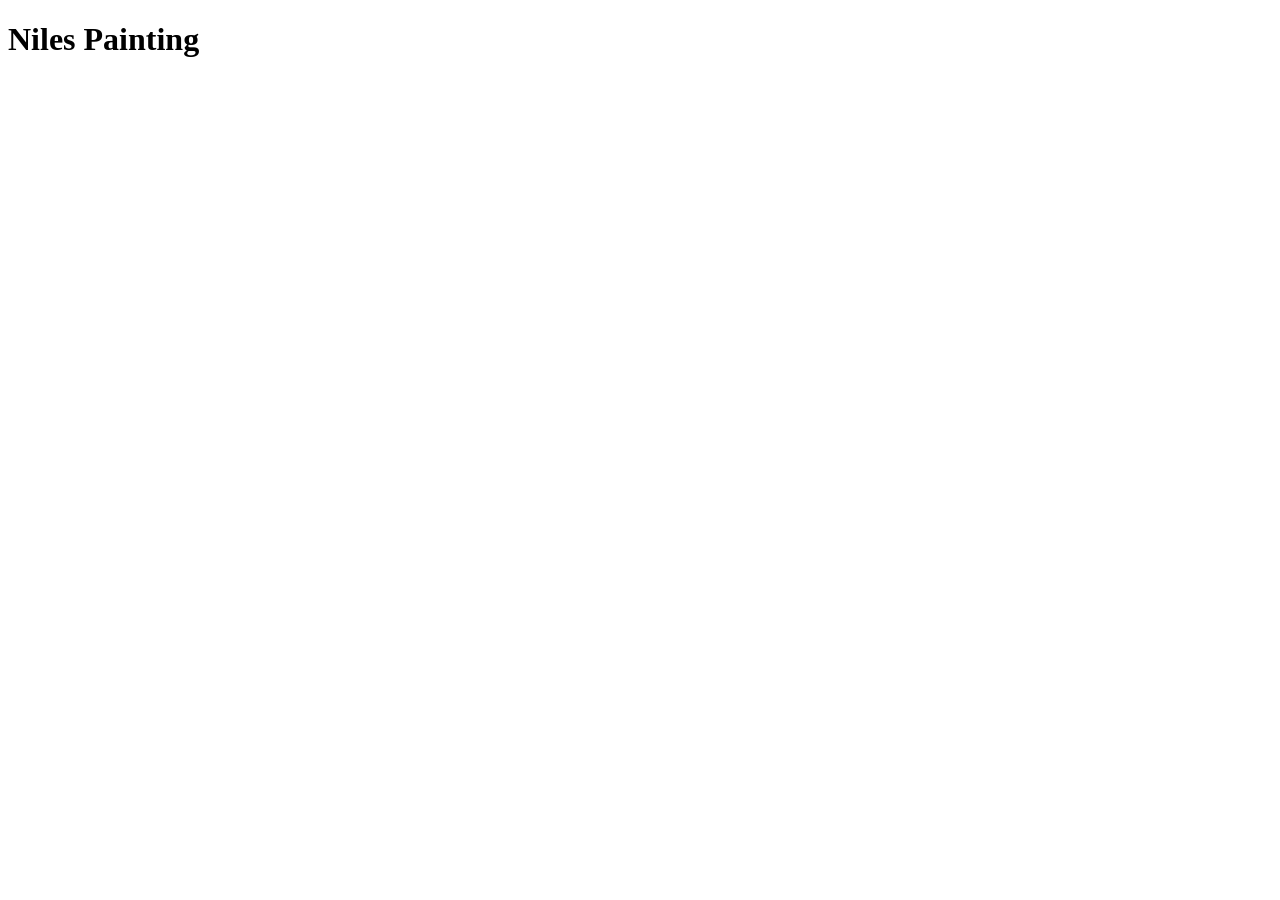
==== index.html @ dfc48bdb "skeleton" ====
<!DOCTYPE html>
<html lang="en">
<head>
    <meta charset="UTF-8">
    <meta name="viewport" content="width=device-width, initial-scale=1.0">
    <title>Niles Painting</title>
    <link rel="icon" type="image/x-icon" href="/images/icon.jpeg">
</head>
<body>
    <h1>Niles Painting</h1>
</body>
</html>
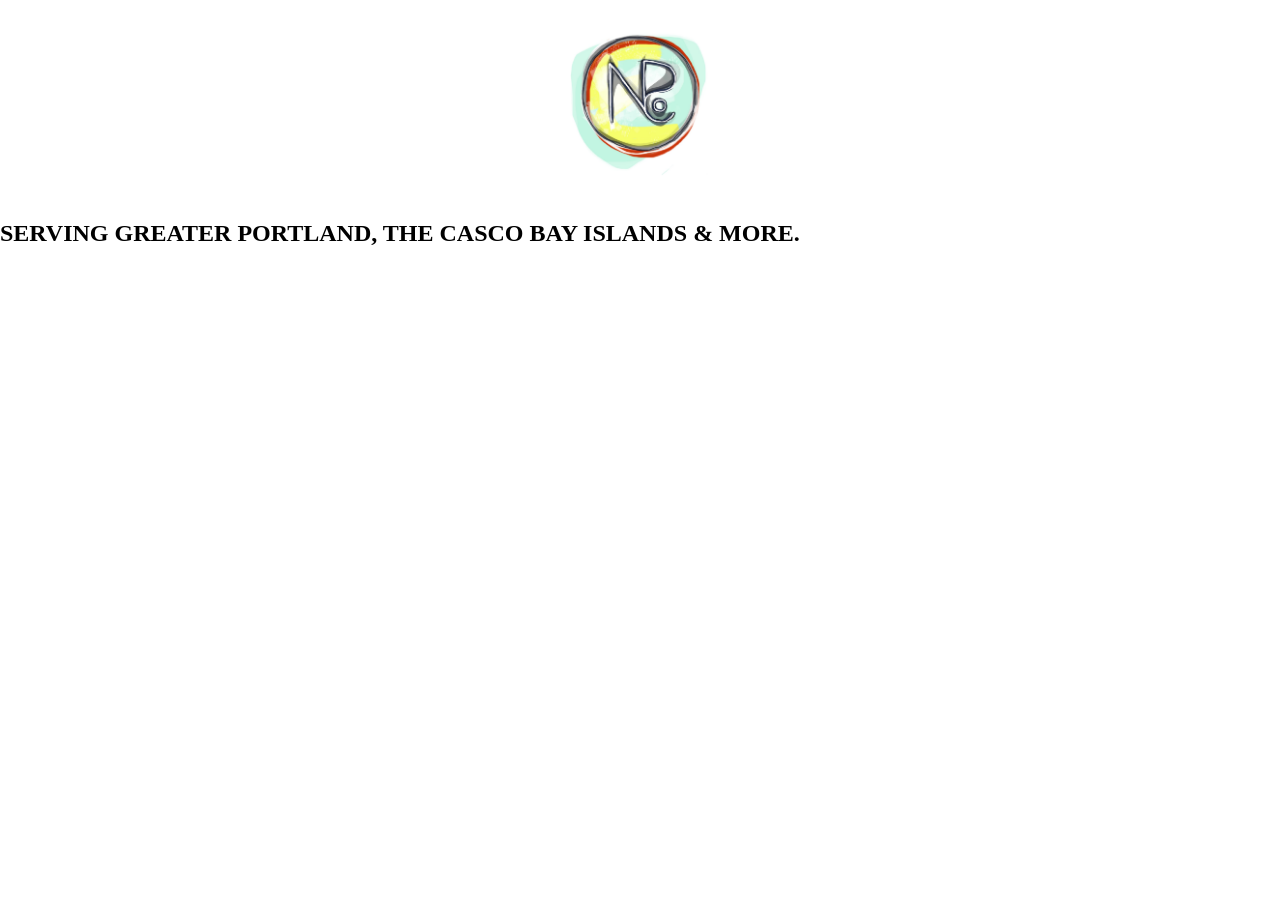
==== commit fc4c0ce3: "basics" ====
--- a/index.html
+++ b/index.html
@@ -4,9 +4,11 @@
     <meta charset="UTF-8">
     <meta name="viewport" content="width=device-width, initial-scale=1.0">
     <title>Niles Painting</title>
-    <link rel="icon" type="image/x-icon" href="/images/icon.jpeg">
+    <link rel="icon" type="image/x-icon" href="/images/icon.webp">
 </head>
-<body>
-    <h1>Niles Painting</h1>
+<body style="margin: 0; padding: 0;">
+<img src="/images/logo.jpg" alt="logo" style="width: 200px; margin-right: auto; margin-left: auto; display: block;">
+<h2>SERVING GREATER PORTLAND, THE CASCO BAY ISLANDS & MORE.</h2>
+
 </body>
 </html>
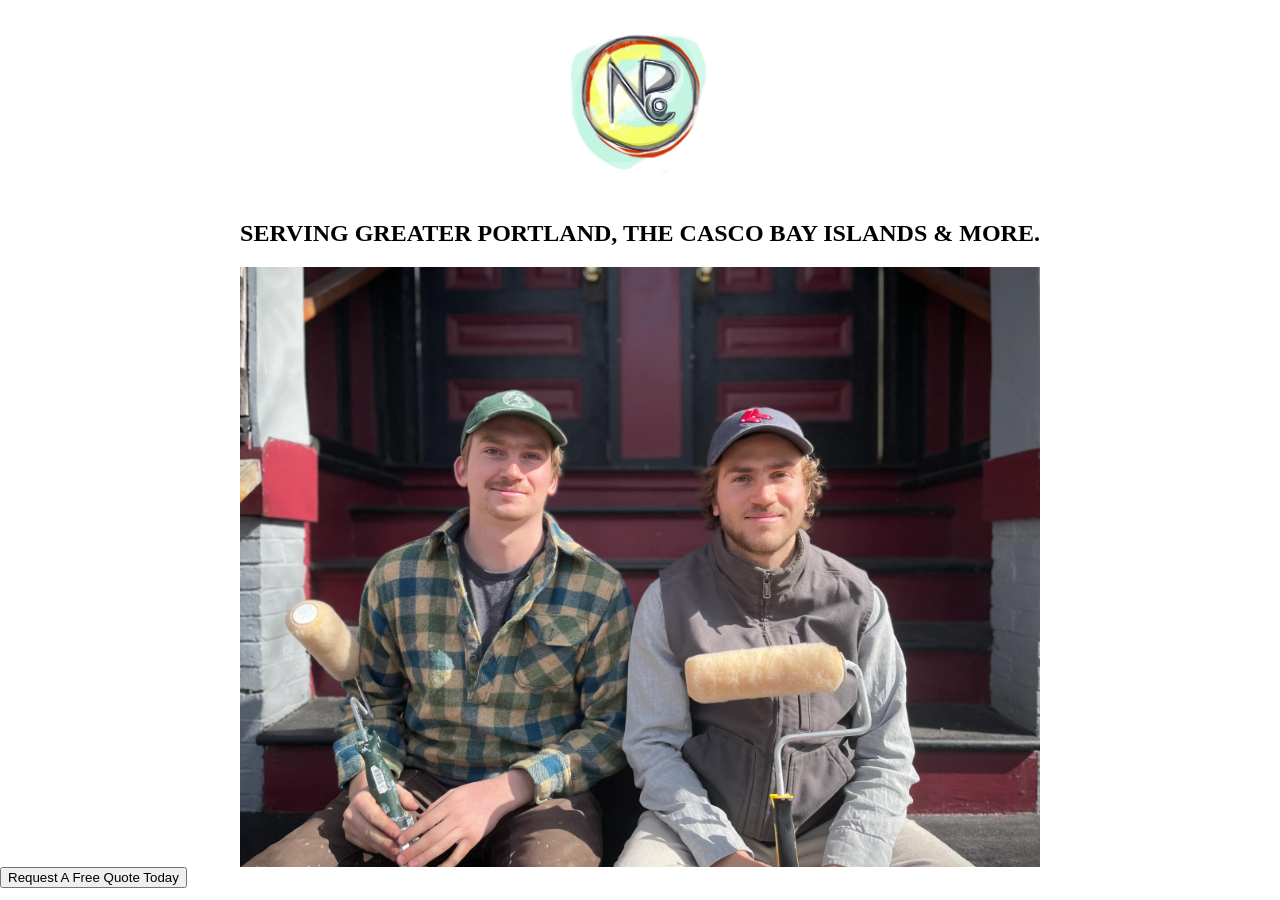
==== commit 5779e1f0: "tag line and brothers" ====
--- a/index.html
+++ b/index.html
@@ -8,7 +8,8 @@
 </head>
 <body style="margin: 0; padding: 0;">
 <img src="/images/logo.jpg" alt="logo" style="width: 200px; margin-right: auto; margin-left: auto; display: block;">
-<h2>SERVING GREATER PORTLAND, THE CASCO BAY ISLANDS & MORE.</h2>
-
+<h2 style="text-align: center">SERVING GREATER PORTLAND, THE CASCO BAY ISLANDS & MORE.</h2>
+<img src="/images/Brothers.webp" alt="Niles Brothers" style="width: 800px; margin-right: auto; margin-left: auto; display: block;">
+<button>Request A Free Quote Today</button>
 </body>
 </html>
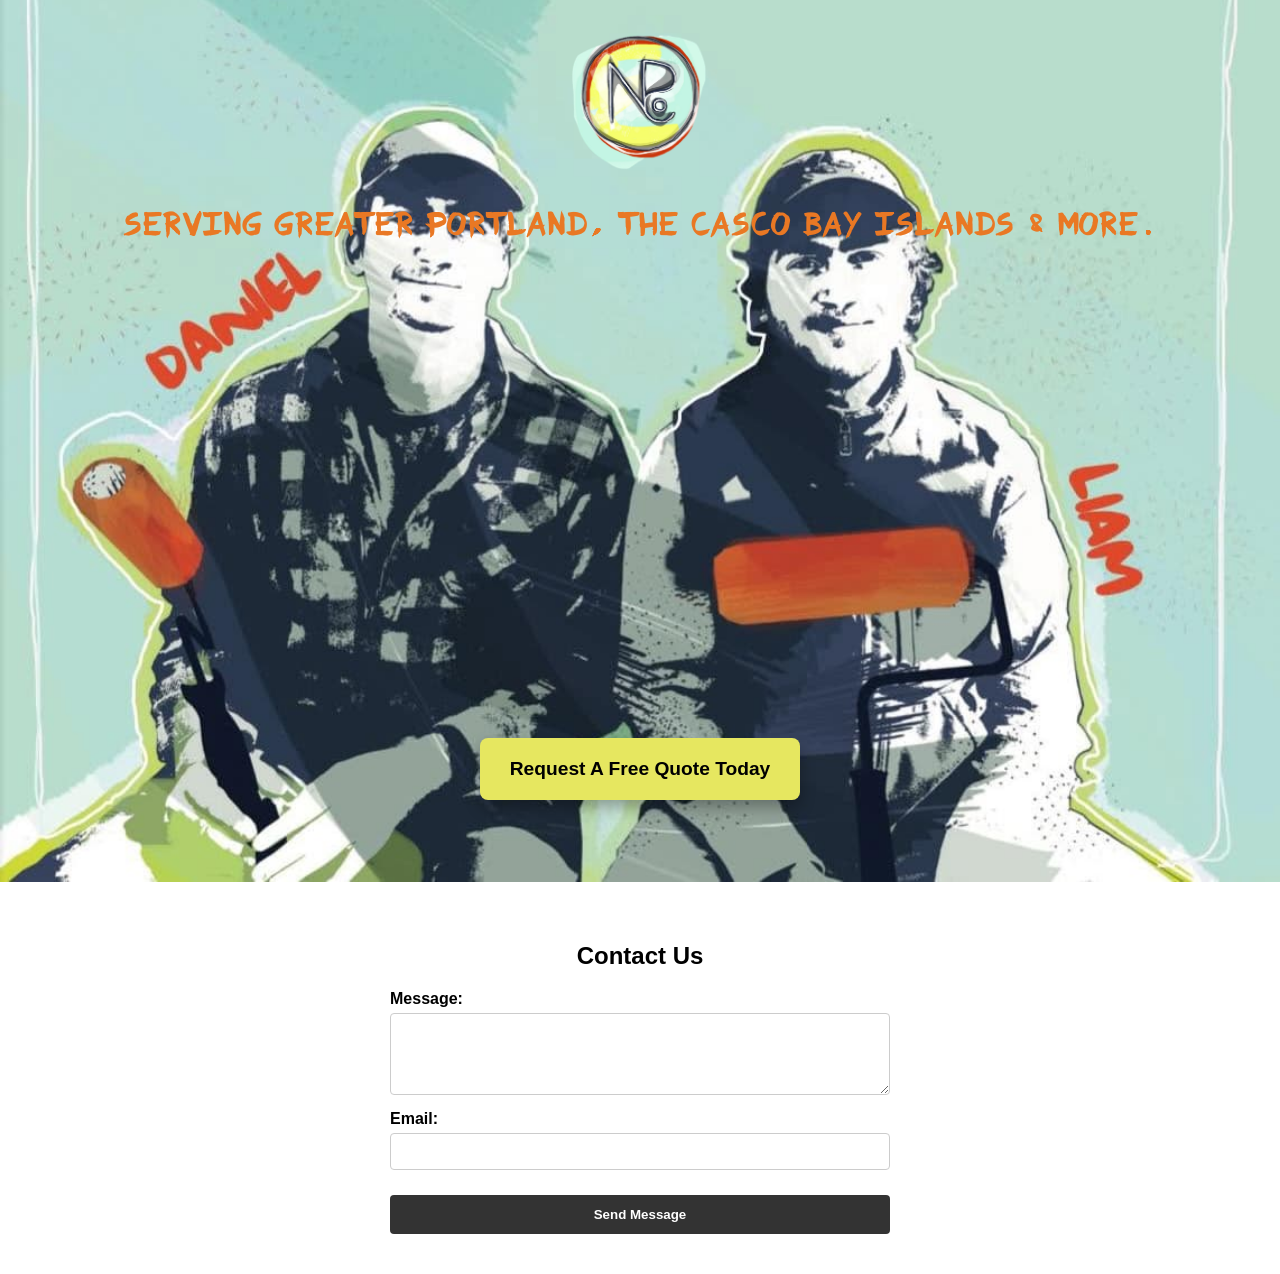
==== commit b9765eb6: "painted brothers and updated layout" ====
--- a/index.html
+++ b/index.html
@@ -5,11 +5,37 @@
     <meta name="viewport" content="width=device-width, initial-scale=1.0">
     <title>Niles Painting</title>
     <link rel="icon" type="image/x-icon" href="/images/icon.webp">
+    <style>
+        @font-face {
+            font-family: 'Fvriosa';
+            src: url('/fonts/Fvriosa.ttf') format('truetype');
+        }
+    </style>
 </head>
 <body style="margin: 0; padding: 0;">
-<img src="/images/logo.jpg" alt="logo" style="width: 200px; margin-right: auto; margin-left: auto; display: block;">
-<h2 style="text-align: center">SERVING GREATER PORTLAND, THE CASCO BAY ISLANDS & MORE.</h2>
-<img src="/images/Brothers.webp" alt="Niles Brothers" style="width: 800px; margin-right: auto; margin-left: auto; display: block;">
-<button>Request A Free Quote Today</button>
+<div style="position: relative; overflow: hidden;">
+    <img src="/images/borthersPainted.jpg" alt="Niles Brothers" style="width: 100%; display: block; margin-top: -200px;">
+    <div style="position: absolute; top: 0; left: 0; right: 0; bottom: 0; display: flex; flex-direction: column; align-items: center; justify-content: flex-start;">
+        <img src="/images/logoT.webp" alt="logo" style="width: 200px; margin-top: 0;">
+        <h2 style="text-align: center; margin: 0; font-family: 'Fvriosa', sans-serif; color: #E97824;">SERVING GREATER PORTLAND, THE CASCO BAY ISLANDS & MORE.</h2>
+        <button style="margin-top: 500px; background-color: #E6E760; padding: 20px 30px; border: none; cursor: pointer; font-weight: bold; border-radius: 8px; box-shadow: 0 8px 15px rgba(0,0,0,0.3); font-size: 1.2rem;">Request A Free Quote Today</button>
+    </div>
+</div>
+<div style="display: flex; flex-direction: column; align-items: center; padding: 40px 20px; font-family: sans-serif;">
+    <h2 style="margin-bottom: 20px;">Contact Us</h2>
+    <div style="width: 100%; max-width: 500px; display: flex; flex-direction: column; gap: 15px;">
+        <div style="display: flex; flex-direction: column; gap: 5px;">
+            <label for="message" style="font-weight: bold;">Message:</label>
+            <textarea id="message" name="message" rows="4" style="padding: 10px; border: 1px solid #ccc; border-radius: 4px; resize: vertical;"></textarea>
+        </div>
+        
+        <div style="display: flex; flex-direction: column; gap: 5px;">
+            <label for="email" style="font-weight: bold;">Email:</label>
+            <input type="email" id="email" name="email" style="padding: 10px; border: 1px solid #ccc; border-radius: 4px;">
+        </div>
+        
+        <button style="background-color: #333; color: white; padding: 12px; border: none; border-radius: 4px; cursor: pointer; font-weight: bold; margin-top: 10px;">Send Message</button>
+    </div>
+</div>
 </body>
 </html>
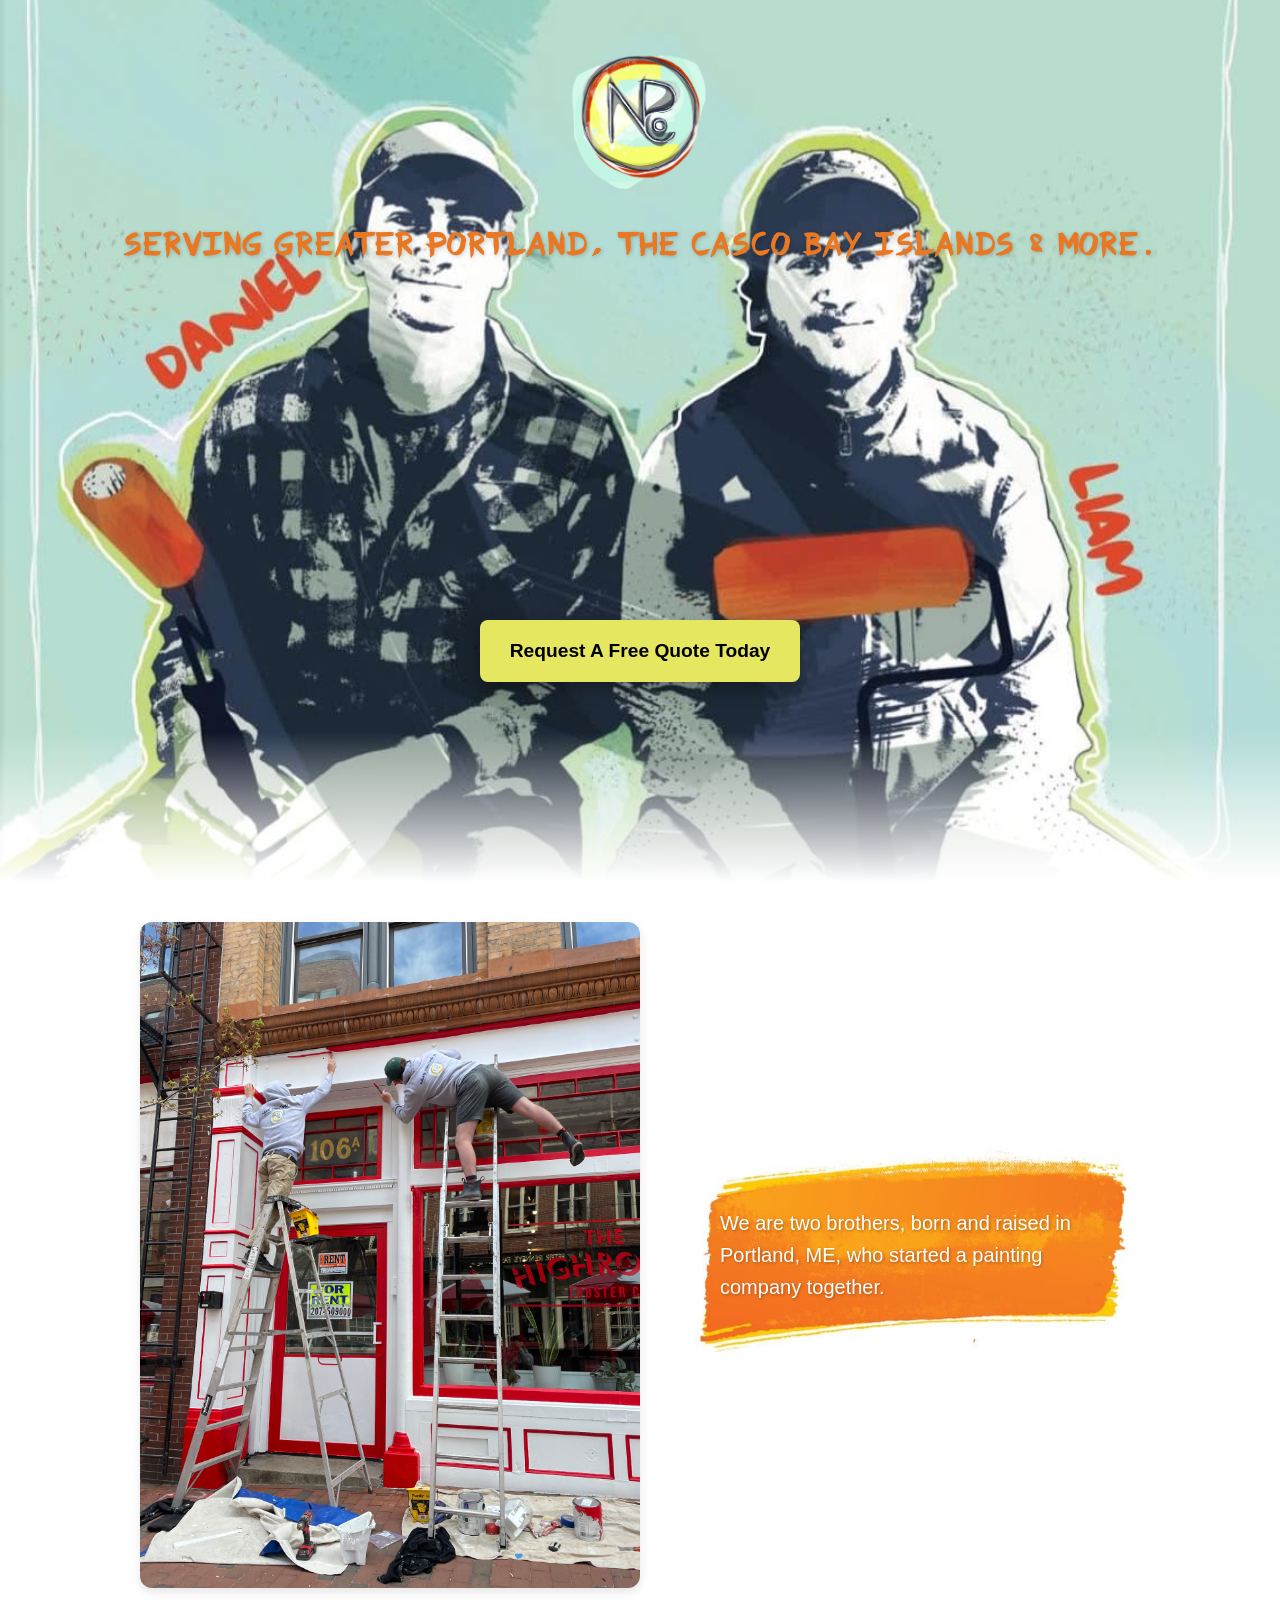
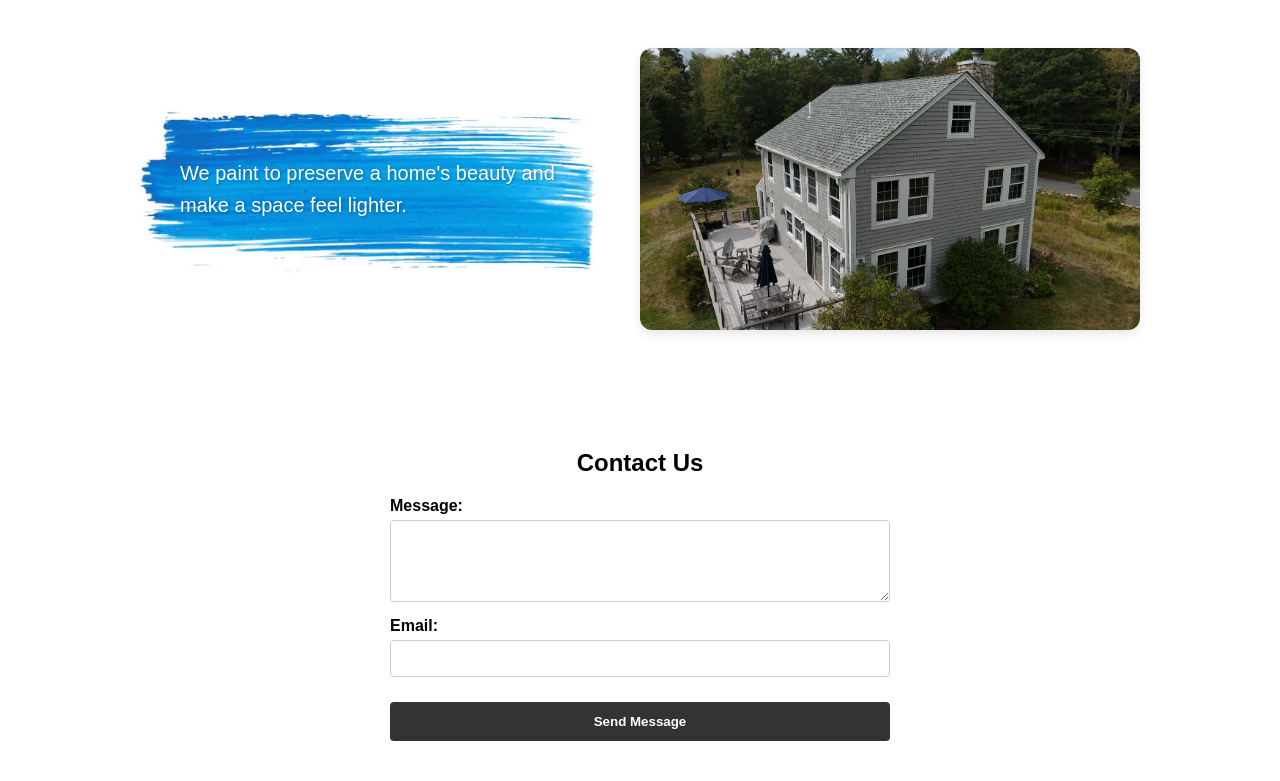
==== commit b5f303b8: "quick info tiles" ====
--- a/index.html
+++ b/index.html
@@ -10,18 +10,200 @@
             font-family: 'Fvriosa';
             src: url('/fonts/Fvriosa.ttf') format('truetype');
         }
+        body {
+            font-family: sans-serif;
+        }
+        .tile-section {
+            max-width: 1000px;
+            margin: 40px auto;
+            padding: 0 20px;
+        }
+        .tile {
+            display: flex;
+            align-items: center;
+            gap: 40px;
+            margin-bottom: 60px;
+        }
+        .tile:nth-child(even) {
+            flex-direction: row-reverse;
+        }
+        .tile-image {
+            flex: 1;
+            width: 100%;
+            max-width: 500px;
+            border-radius: 12px;
+            box-shadow: 0 4px 10px rgba(0,0,0,0.1);
+        }
+        .tile-text {
+            flex: 1;
+            font-size: 1.25rem;
+            line-height: 1.6;
+            color: #333;
+        }
+        .orange-swatch-bg {
+            background-image: url('/images/OrangeSwatch.jpg');
+            background-size: 100% 100%;
+            background-repeat: no-repeat;
+            background-position: center;
+            padding: 40px;
+            border-radius: 12px;
+            color: white;
+            text-shadow: 1px 1px 3px rgba(0,0,0,0.3);
+        }
+        .blue-swatch-bg {
+            background-image: url('/images/BlueSwatch.jpg');
+            background-size: 100% 100%;
+            background-repeat: no-repeat;
+            background-position: center;
+            padding: 40px;
+            border-radius: 12px;
+            color: white;
+            text-shadow: 1px 1px 3px rgba(0,0,0,0.3);
+        }
+        /* Hero Section Styles */
+        .hero-container {
+            position: relative;
+            overflow: hidden;
+            background-color: #f0f0f0;
+        }
+        .hero-bg {
+            width: 100%;
+            display: block;
+            margin-top: -200px;
+        }
+        .hero-content {
+            position: absolute;
+            top: 0;
+            left: 0;
+            right: 0;
+            bottom: 0;
+            display: flex;
+            flex-direction: column;
+            align-items: center;
+            justify-content: flex-start;
+            padding: 20px;
+        }
+        .hero-logo {
+            width: 200px;
+            margin-top: 0;
+        }
+        .hero-title {
+            text-align: center;
+            margin: 0;
+            font-family: 'Fvriosa', sans-serif;
+            color: #E97824;
+            font-size: 1.5rem;
+            text-shadow: 1px 1px 4px rgba(0,0,0,0.2);
+        }
+        .hero-cta {
+            margin-top: auto;
+            margin-bottom: 180px;
+            background-color: #E6E760;
+            padding: 20px 30px;
+            border: none;
+            cursor: pointer;
+            font-weight: bold;
+            border-radius: 8px;
+            box-shadow: 0 8px 15px rgba(0,0,0,0.3);
+            font-size: 1.2rem;
+            transition: transform 0.2s;
+        }
+        .hero-cta:hover {
+            transform: translateY(-2px);
+        }
+        .hero-fade {
+            position: absolute;
+            bottom: 0;
+            left: 0;
+            width: 100%;
+            height: 150px;
+            background: linear-gradient(to bottom, transparent, white);
+            pointer-events: none;
+        }
+
+        @media (max-width: 1200px) {
+            .hero-bg {
+                margin-top: 0;
+                height: 550px;
+                object-fit: cover;
+                object-position: center 20%;
+            }
+            .hero-logo {
+                width: 160px;
+            }
+            .hero-title {
+                font-size: 1.3rem;
+            }
+            .hero-cta {
+                margin-bottom: 130px;
+                padding: 18px 28px;
+                font-size: 1.1rem;
+            }
+            .hero-fade {
+                height: 100px;
+            }
+        }
+
+        @media (max-width: 768px) {
+            .tile, .tile:nth-child(even) {
+                flex-direction: column;
+                gap: 20px;
+            }
+            .tile-text {
+                text-align: center;
+            }
+            .hero-bg {
+                height: 500px;
+            }
+            .hero-logo {
+                width: 140px;
+            }
+            .hero-title {
+                font-size: 1.1rem;
+            }
+            .hero-cta {
+                margin-bottom: 100px;
+                padding: 15px 25px;
+                font-size: 1rem;
+            }
+            .hero-fade {
+                height: 80px;
+            }
+        }
     </style>
 </head>
 <body style="margin: 0; padding: 0;">
-<div style="position: relative; overflow: hidden;">
-    <img src="/images/borthersPainted.jpg" alt="Niles Brothers" style="width: 100%; display: block; margin-top: -200px;">
-    <div style="position: absolute; top: 0; left: 0; right: 0; bottom: 0; display: flex; flex-direction: column; align-items: center; justify-content: flex-start;">
-        <img src="/images/logoT.webp" alt="logo" style="width: 200px; margin-top: 0;">
-        <h2 style="text-align: center; margin: 0; font-family: 'Fvriosa', sans-serif; color: #E97824;">SERVING GREATER PORTLAND, THE CASCO BAY ISLANDS & MORE.</h2>
-        <button style="margin-top: 500px; background-color: #E6E760; padding: 20px 30px; border: none; cursor: pointer; font-weight: bold; border-radius: 8px; box-shadow: 0 8px 15px rgba(0,0,0,0.3); font-size: 1.2rem;">Request A Free Quote Today</button>
-    </div>
+<div class="hero-container">
+    <img src="/images/borthersPainted.jpg" alt="Niles Brothers" class="hero-bg">
+    <div class="hero-content">
+        <img src="/images/logoT.webp" alt="logo" class="hero-logo">
+        <h2 class="hero-title">SERVING GREATER PORTLAND, THE CASCO BAY ISLANDS & MORE.</h2>
+        <button class="hero-cta">Request A Free Quote Today</button>
+    </div>
+    <div class="hero-fade"></div>
 </div>
-<div style="display: flex; flex-direction: column; align-items: center; padding: 40px 20px; font-family: sans-serif;">
+<div class="tile-section">
+    <div class="tile">
+        <img src="/images/LiamOnTheLadder.jpeg" alt="Liam on the ladder" class="tile-image">
+        <div class="tile-text orange-swatch-bg">
+            <p>
+                We are two brothers, born and raised in Portland,
+                ME, who started a painting company together.
+            </p>
+        </div>
+    </div>
+    <div class="tile">
+        <img src="/images/House.webp" alt="Beautiful house" class="tile-image">
+        <div class="tile-text blue-swatch-bg">
+            <p>
+                We paint to preserve a home's beauty and make a
+                space feel lighter.
+            </p>
+        </div>
+    </div>
+</div>
+<!--add  two buttons, one for gallery and one for coments -->
+<div style="display: flex; flex-direction: column; align-items: center; padding: 40px 20px;">
     <h2 style="margin-bottom: 20px;">Contact Us</h2>
     <div style="width: 100%; max-width: 500px; display: flex; flex-direction: column; gap: 15px;">
         <div style="display: flex; flex-direction: column; gap: 5px;">
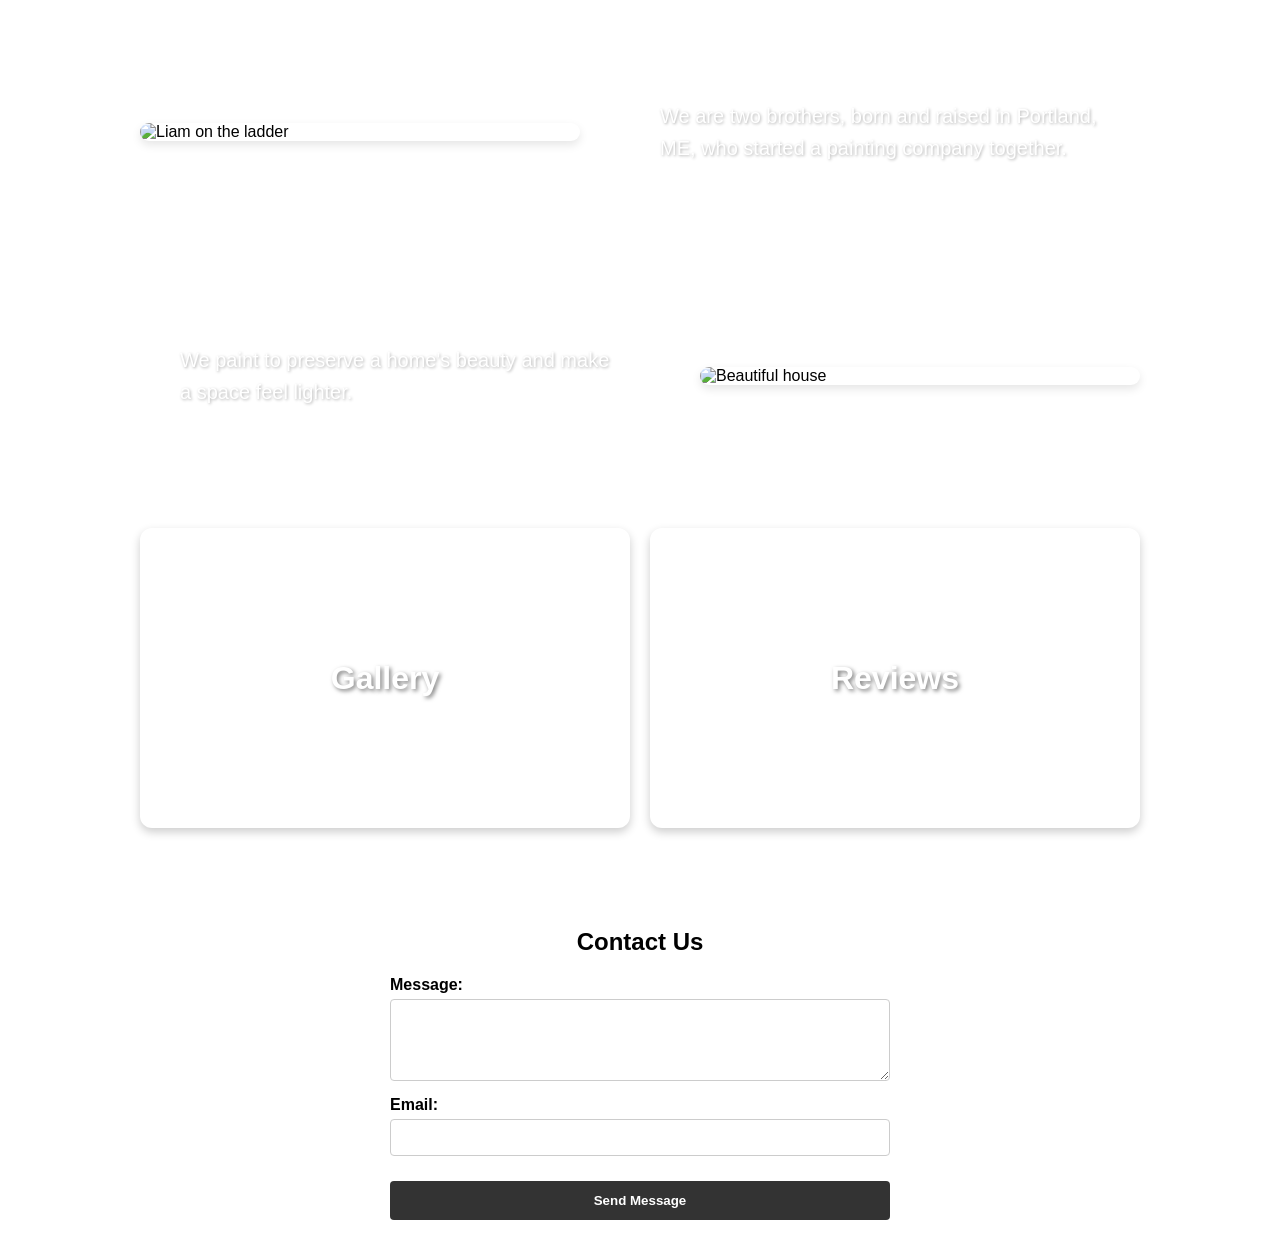
==== commit 1962c76a: "links" ====
--- a/index.html
+++ b/index.html
@@ -4,11 +4,11 @@
     <meta charset="UTF-8">
     <meta name="viewport" content="width=device-width, initial-scale=1.0">
     <title>Niles Painting</title>
-    <link rel="icon" type="image/x-icon" href="/images/icon.webp">
+    <link rel="icon" type="image/x-icon" href="images/icon.webp">
     <style>
         @font-face {
             font-family: 'Fvriosa';
-            src: url('/fonts/Fvriosa.ttf') format('truetype');
+            src: url('fonts/Fvriosa.ttf') format('truetype');
         }
         body {
             font-family: sans-serif;
@@ -41,7 +41,7 @@
             color: #333;
         }
         .orange-swatch-bg {
-            background-image: url('/images/OrangeSwatch.jpg');
+            background-image: url('images/OrangeSwatch.jpg');
             background-size: 100% 100%;
             background-repeat: no-repeat;
             background-position: center;
@@ -51,7 +51,7 @@
             text-shadow: 1px 1px 3px rgba(0,0,0,0.3);
         }
         .blue-swatch-bg {
-            background-image: url('/images/BlueSwatch.jpg');
+            background-image: url('images/BlueSwatch.jpg');
             background-size: 100% 100%;
             background-repeat: no-repeat;
             background-position: center;
@@ -121,6 +121,46 @@
             pointer-events: none;
         }
 
+        .link-cards-section {
+            display: flex;
+            gap: 20px;
+            max-width: 1000px;
+            margin: 40px auto;
+            padding: 0 20px;
+        }
+        .link-card {
+            flex: 1;
+            height: 300px;
+            border-radius: 12px;
+            background-size: cover;
+            background-position: center;
+            display: flex;
+            align-items: center;
+            justify-content: center;
+            text-decoration: none;
+            box-shadow: 0 4px 10px rgba(0,0,0,0.2);
+            transition: transform 0.3s ease;
+            position: relative;
+            overflow: hidden;
+        }
+        .link-card:hover {
+            transform: scale(1.02);
+        }
+        .link-card span {
+            color: white;
+            font-size: 2rem;
+            font-weight: bold;
+            font-family: 'Fvriosa', sans-serif;
+            text-shadow: 2px 2px 4px rgba(0,0,0,0.5);
+        }
+        .gallery-card {
+            background-image: url('images/BlueAndWhiteHouse.jpg');
+        }
+        .reviews-card {
+            background-image: url('images/Cat.jpg');
+            background-position: top;
+        }
+
         @media (max-width: 1200px) {
             .hero-bg {
                 margin-top: 0;
@@ -146,11 +186,17 @@
 
         @media (max-width: 768px) {
             .tile, .tile:nth-child(even) {
-                flex-direction: column;
+                flex-direction: column-reverse;
                 gap: 20px;
             }
             .tile-text {
                 text-align: center;
+            }
+            .link-cards-section {
+                flex-direction: column;
+            }
+            .link-card {
+                height: 200px;
             }
             .hero-bg {
                 height: 500px;
@@ -174,9 +220,9 @@
 </head>
 <body style="margin: 0; padding: 0;">
 <div class="hero-container">
-    <img src="/images/borthersPainted.jpg" alt="Niles Brothers" class="hero-bg">
+    <img src="images/borthersPainted.jpg" alt="Niles Brothers" class="hero-bg">
     <div class="hero-content">
-        <img src="/images/logoT.webp" alt="logo" class="hero-logo">
+        <img src="images/logoT.webp" alt="logo" class="hero-logo">
         <h2 class="hero-title">SERVING GREATER PORTLAND, THE CASCO BAY ISLANDS & MORE.</h2>
         <button class="hero-cta">Request A Free Quote Today</button>
     </div>
@@ -184,7 +230,7 @@
 </div>
 <div class="tile-section">
     <div class="tile">
-        <img src="/images/LiamOnTheLadder.jpeg" alt="Liam on the ladder" class="tile-image">
+        <img src="images/LiamOnTheLadder.jpeg" alt="Liam on the ladder" class="tile-image">
         <div class="tile-text orange-swatch-bg">
             <p>
                 We are two brothers, born and raised in Portland,
@@ -193,7 +239,7 @@
         </div>
     </div>
     <div class="tile">
-        <img src="/images/House.webp" alt="Beautiful house" class="tile-image">
+        <img src="images/House.webp" alt="Beautiful house" class="tile-image">
         <div class="tile-text blue-swatch-bg">
             <p>
                 We paint to preserve a home's beauty and make a
@@ -202,7 +248,14 @@
         </div>
     </div>
 </div>
-<!--add  two buttons, one for gallery and one for coments -->
+<div class="link-cards-section">
+    <a href="gallery/" class="link-card gallery-card">
+        <span>Gallery</span>
+    </a>
+    <a href="reviews/" class="link-card reviews-card">
+        <span>Reviews</span>
+    </a>
+</div>
 <div style="display: flex; flex-direction: column; align-items: center; padding: 40px 20px;">
     <h2 style="margin-bottom: 20px;">Contact Us</h2>
     <div style="width: 100%; max-width: 500px; display: flex; flex-direction: column; gap: 15px;">
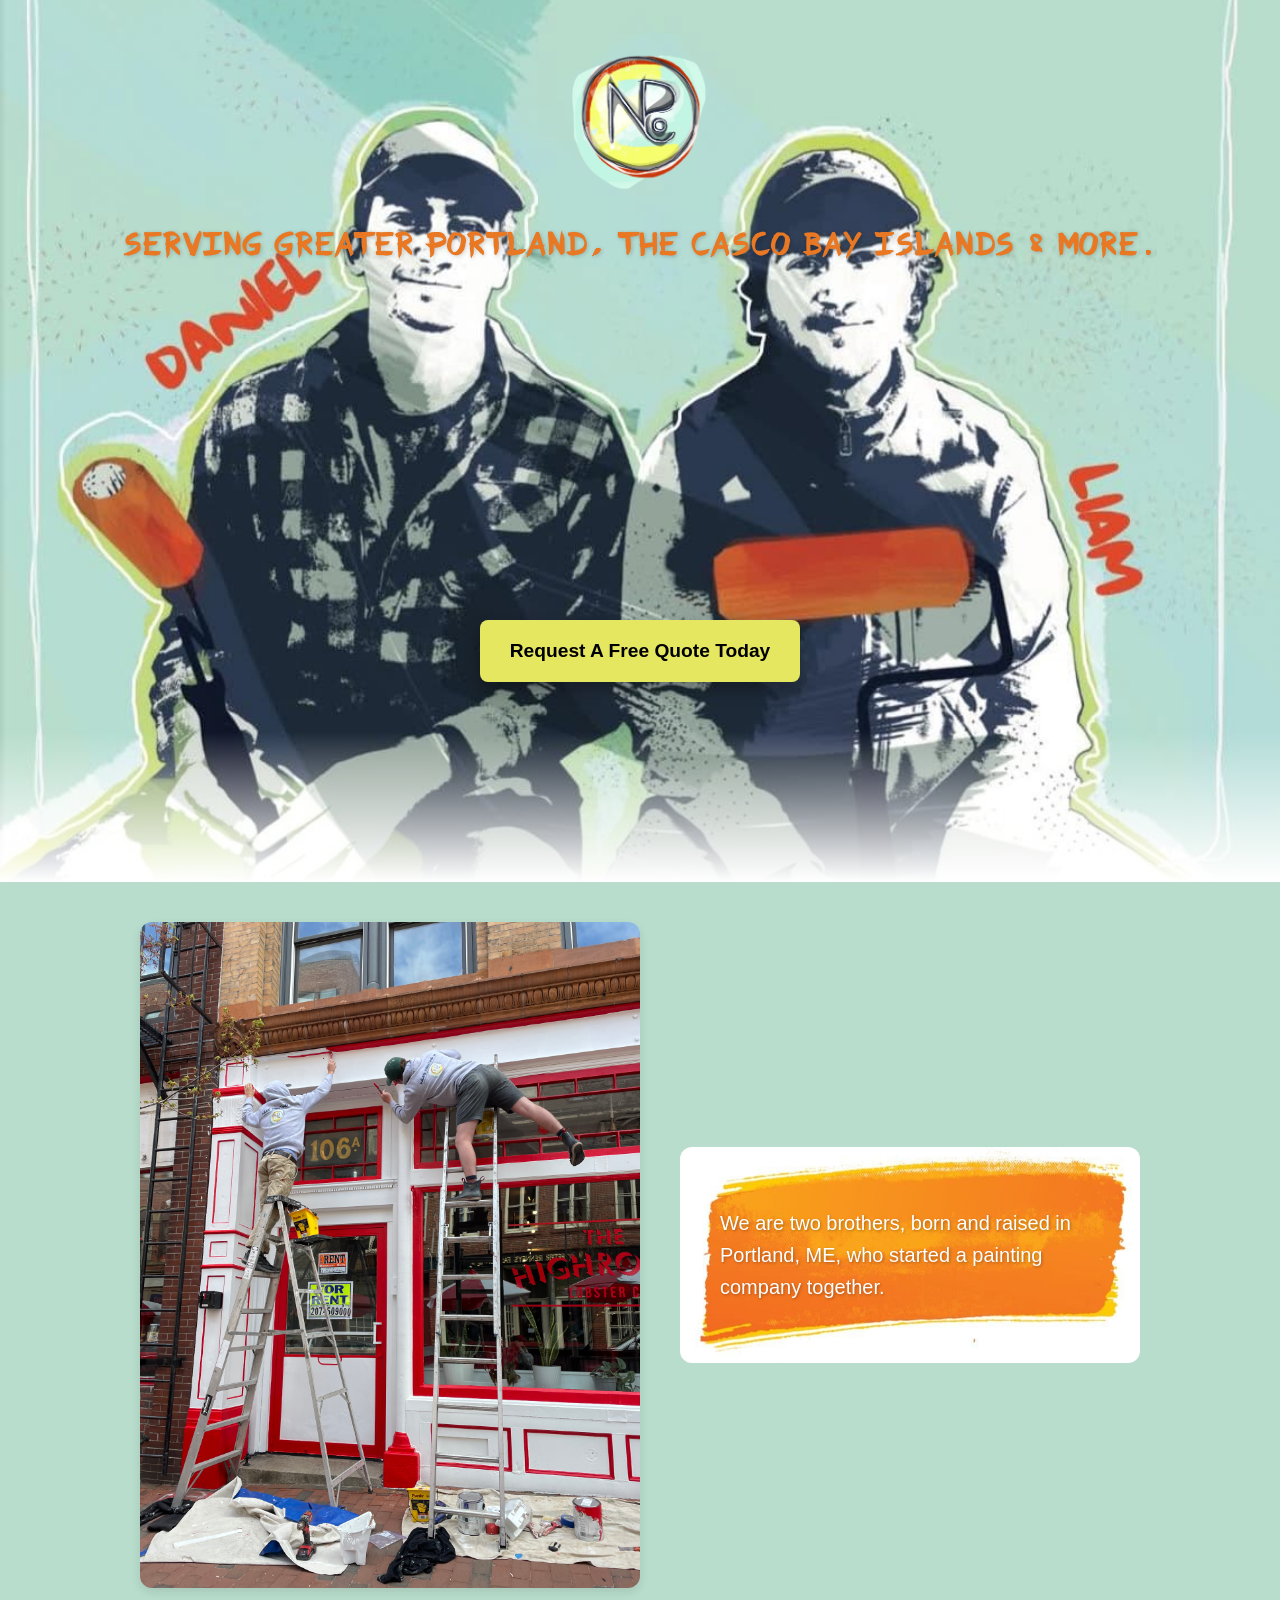
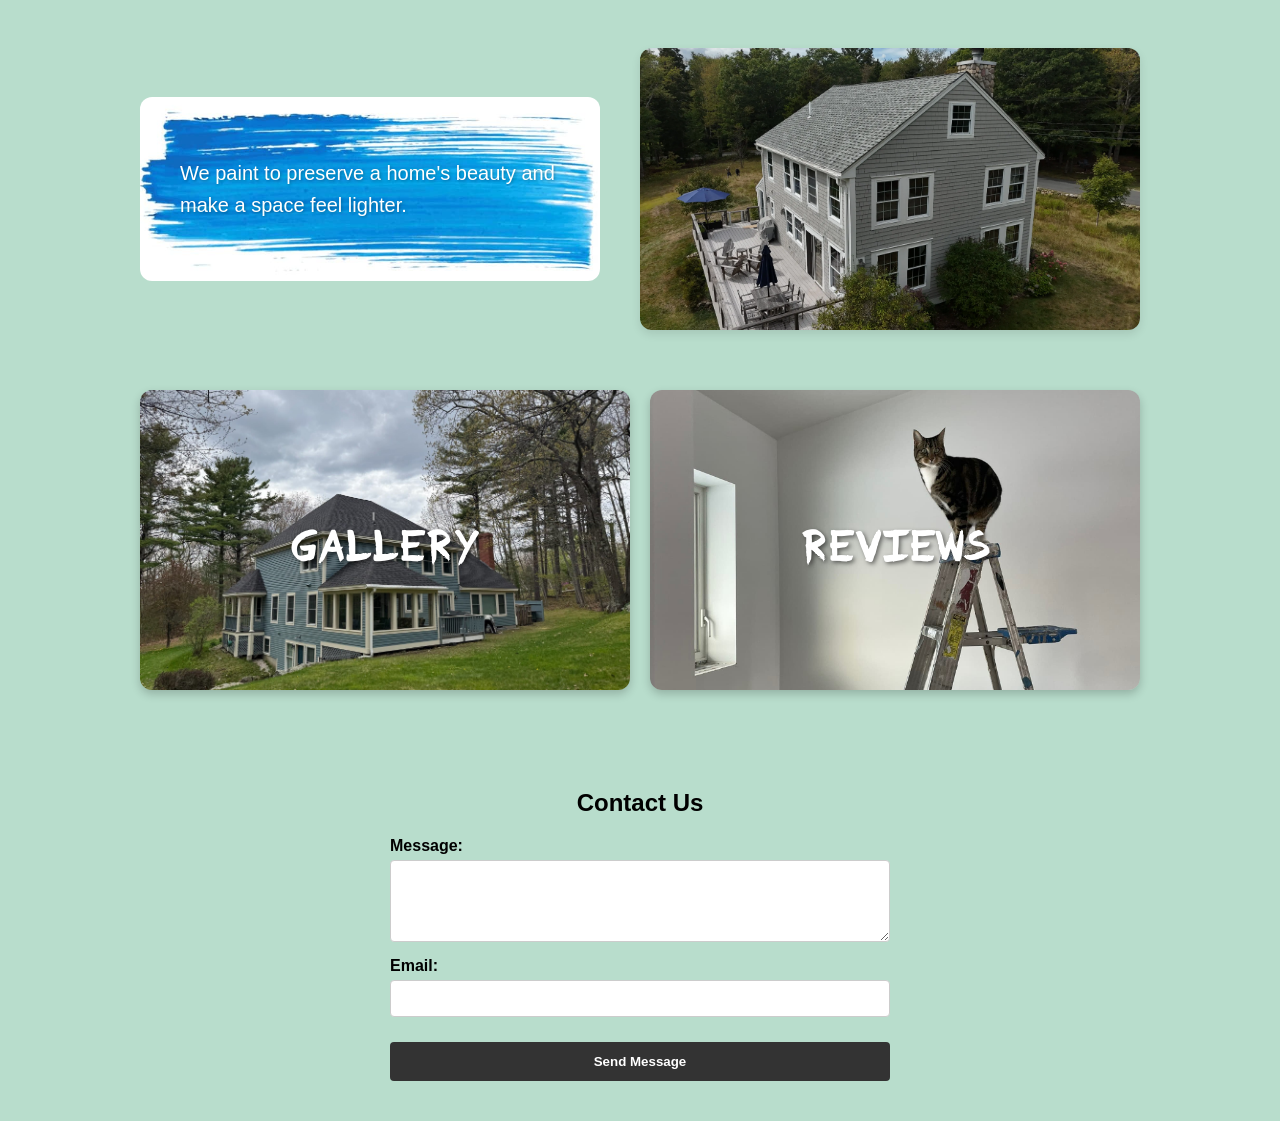
==== commit cfedae5c: "new landing" ====
--- a/index.html
+++ b/index.html
@@ -12,6 +12,7 @@
         }
         body {
             font-family: sans-serif;
+            background-color: rgb(184, 221, 204);
         }
         .tile-section {
             max-width: 1000px;
